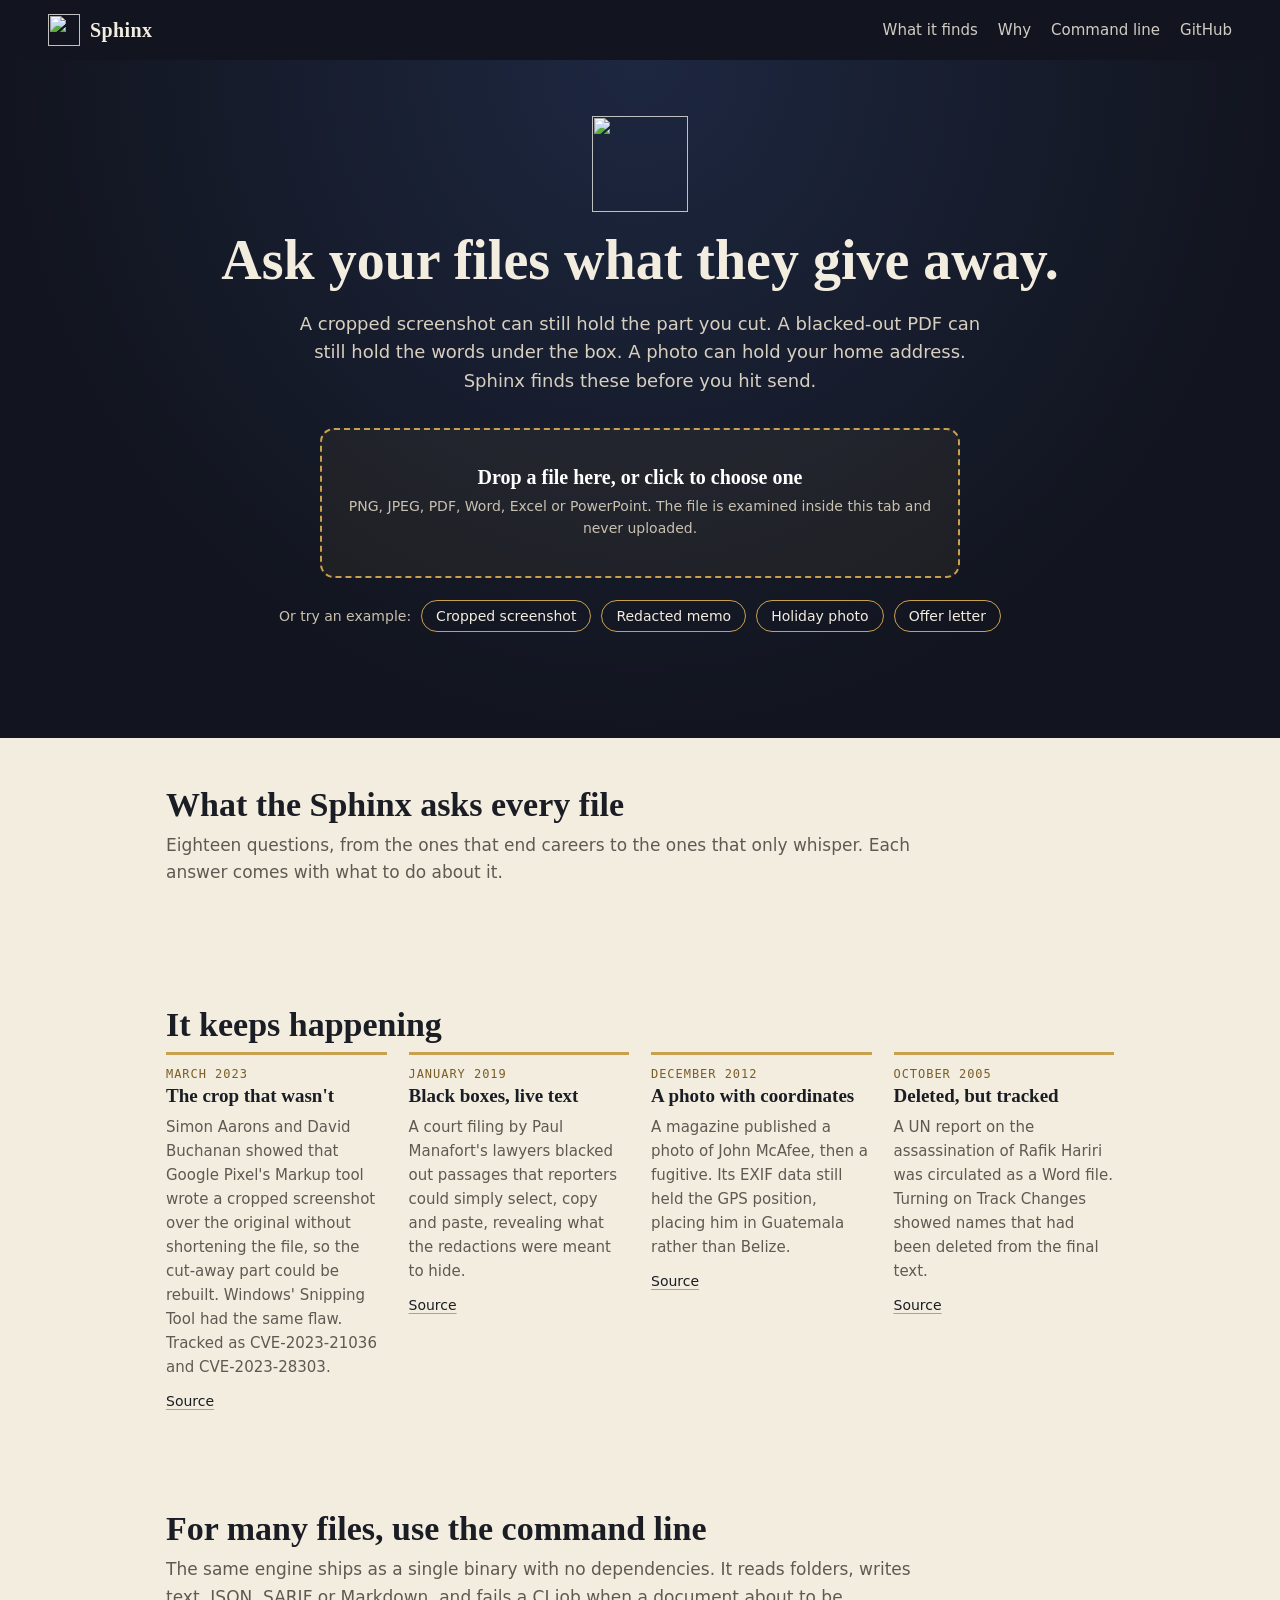
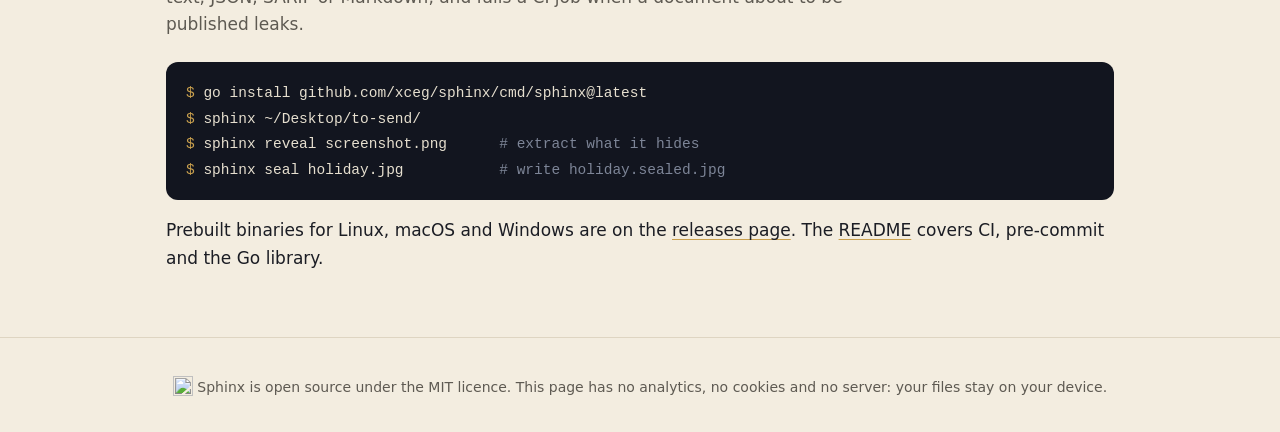
==== site/index.html @ 815db327 "Add the website, branding, README, CI and release tooling The website at site/ runs Sphinx compiled " ====
<!doctype html>
<html lang="en">
<head>
<meta charset="utf-8">
<meta name="viewport" content="width=device-width, initial-scale=1">
<title>Sphinx · what your files give away</title>
<meta name="description" content="Drop a photo, screenshot, PDF or Office file and see what it reveals beyond what you see: cropped-out pixels, text under black boxes, deleted passages, your location. Runs in your browser; nothing is uploaded.">
<meta property="og:title" content="Sphinx · what your files give away">
<meta property="og:description" content="Cropped-out pixels, text under black boxes, deleted passages, GPS. Find them before you share. Runs in your browser; nothing is uploaded.">
<meta property="og:image" content="https://xceg.github.io/Sphinx/og.png">
<meta property="og:type" content="website">
<meta name="twitter:card" content="summary_large_image">
<meta http-equiv="Content-Security-Policy" content="default-src 'self'; script-src 'self' 'wasm-unsafe-eval'; img-src 'self' blob: data:; style-src 'self'; connect-src 'self'; media-src 'self' blob:; object-src 'none'; base-uri 'none'; form-action 'none'">
<link rel="icon" href="logo.svg" type="image/svg+xml">
<link rel="stylesheet" href="style.css">
</head>
<body>
<header class="bar">
  <a class="brand" href="#top"><img src="logo.svg" alt="" width="32" height="32"><span>Sphinx</span></a>
  <nav>
    <a href="#leaks">What it finds</a>
    <a href="#stories">Why</a>
    <a href="#cli">Command line</a>
    <a href="https://github.com/xCeg/Sphinx">GitHub</a>
  </nav>
</header>

<main id="top">
  <section class="hero">
    <img class="hero-logo" src="logo.svg" alt="" width="96" height="96">
    <h1>Ask your files what they give away.</h1>
    <p class="lede">A cropped screenshot can still hold the part you cut. A blacked-out PDF can still hold the words under the box. A photo can hold your home address. Sphinx finds these before you hit send.</p>

    <label class="drop" id="drop" tabindex="0">
      <input type="file" id="file" hidden>
      <span class="drop-title">Drop a file here, or click to choose one</span>
      <span class="drop-sub">PNG, JPEG, PDF, Word, Excel or PowerPoint. The file is examined inside this tab and never uploaded.</span>
    </label>

    <div class="examples">
      <span>Or try an example:</span>
      <button data-example="cropped-screenshot.png">Cropped screenshot</button>
      <button data-example="redacted-memo.pdf">Redacted memo</button>
      <button data-example="holiday.jpg">Holiday photo</button>
      <button data-example="offer-letter.docx">Offer letter</button>
    </div>
    <p class="status" id="status" role="status" aria-live="polite"></p>
  </section>

  <section class="result" id="result" hidden>
    <div class="result-head">
      <div>
        <p class="result-file" id="result-file"></p>
        <p class="result-verdict" id="result-verdict"></p>
      </div>
      <div class="result-actions">
        <button id="seal" hidden>Download a cleaned copy</button>
      </div>
    </div>
    <ol class="findings" id="findings"></ol>
    <div class="revealed" id="revealed" hidden>
      <h2>What the file was hiding</h2>
      <div id="artifacts" class="artifacts"></div>
    </div>
  </section>

  <section class="band" id="leaks">
    <h2>What the Sphinx asks every file</h2>
    <p class="section-lede">Eighteen questions, from the ones that end careers to the ones that only whisper. Each answer comes with what to do about it.</p>
    <div class="rules" id="rules"></div>
  </section>

  <section class="band stories" id="stories">
    <h2>It keeps happening</h2>
    <div class="story-grid">
      <article>
        <p class="when">March 2023</p>
        <h3>The crop that wasn't</h3>
        <p>Simon Aarons and David Buchanan showed that Google Pixel's Markup tool wrote a cropped screenshot over the original without shortening the file, so the cut-away part could be rebuilt. Windows' Snipping Tool had the same flaw. Tracked as CVE-2023-21036 and CVE-2023-28303.</p>
        <a href="https://en.wikipedia.org/wiki/ACropalypse">Source</a>
      </article>
      <article>
        <p class="when">January 2019</p>
        <h3>Black boxes, live text</h3>
        <p>A court filing by Paul Manafort's lawyers blacked out passages that reporters could simply select, copy and paste, revealing what the redactions were meant to hide.</p>
        <a href="https://www.cjr.org/analysis/manafort-mueller-redacted-document-ukraine.php">Source</a>
      </article>
      <article>
        <p class="when">December 2012</p>
        <h3>A photo with coordinates</h3>
        <p>A magazine published a photo of John McAfee, then a fugitive. Its EXIF data still held the GPS position, placing him in Guatemala rather than Belize.</p>
        <a href="https://www.npr.org/sections/thetwo-way/2012/12/04/166487197/betrayed-by-metadata-john-mcafee-admits-hes-really-in-guatemala">Source</a>
      </article>
      <article>
        <p class="when">October 2005</p>
        <h3>Deleted, but tracked</h3>
        <p>A UN report on the assassination of Rafik Hariri was circulated as a Word file. Turning on Track Changes showed names that had been deleted from the final text.</p>
        <a href="https://en.wikipedia.org/wiki/Mehlis_report">Source</a>
      </article>
    </div>
  </section>

  <section class="band" id="cli">
    <h2>For many files, use the command line</h2>
    <p class="section-lede">The same engine ships as a single binary with no dependencies. It reads folders, writes text, JSON, SARIF or Markdown, and fails a CI job when a document about to be published leaks.</p>
<pre class="terminal"><code><span class="prompt">$</span> go install github.com/xceg/sphinx/cmd/sphinx@latest
<span class="prompt">$</span> sphinx ~/Desktop/to-send/
<span class="prompt">$</span> sphinx reveal screenshot.png      <span class="dim"># extract what it hides</span>
<span class="prompt">$</span> sphinx seal holiday.jpg           <span class="dim"># write holiday.sealed.jpg</span></code></pre>
    <p>Prebuilt binaries for Linux, macOS and Windows are on the <a href="https://github.com/xCeg/Sphinx/releases">releases page</a>. The <a href="https://github.com/xCeg/Sphinx#readme">README</a> covers CI, pre-commit and the Go library.</p>
  </section>
</main>

<footer class="foot">
  <p><img src="logo.svg" alt="" width="20" height="20"> Sphinx is open source under the MIT licence. This page has no analytics, no cookies and no server: your files stay on your device.</p>
</footer>

<script src="wasm_exec.js"></script>
<script src="app.js"></script>
</body>
</html>
---- site/style.css ----
:root {
  --night: #12151f;
  --lapis: #1d2740;
  --sand: #c9a04e;
  --sand-deep: #7a5e26;
  --stone: #f3ede0;
  --ink: #1b1d24;
  --muted: #5e5a52;
  --line: #ded5c2;
  --card: #fbf8f1;
  --bg: var(--stone);
  --red: #b8382a;
  --amber: #b07a12;
  --green: #3d7a4f;
  --serif: "Iowan Old Style", "Palatino Linotype", Palatino, Georgia, serif;
  --sans: system-ui, -apple-system, "Segoe UI", Roboto, "Helvetica Neue", Arial, sans-serif;
  --mono: ui-monospace, "SF Mono", Menlo, Consolas, "DejaVu Sans Mono", monospace;
  color-scheme: light dark;
}

@media (prefers-color-scheme: dark) {
  :root {
    --bg: var(--night);
    --ink: #ece6d8;
    --muted: #a8a193;
    --line: #2c3346;
    --card: #181d2b;
    --red: #e0644f;
    --amber: #e0a93a;
    --green: #6fbf86;
  }
}

* { box-sizing: border-box; }

body {
  margin: 0;
  background: var(--bg);
  color: var(--ink);
  font: 17px/1.6 var(--sans);
}

a { color: inherit; text-decoration-color: var(--sand); text-underline-offset: 3px; }

.bar {
  display: flex;
  align-items: center;
  justify-content: space-between;
  gap: 16px;
  flex-wrap: wrap;
  padding: 14px clamp(16px, 4vw, 48px);
  background: var(--night);
  color: var(--stone);
}

.brand { display: flex; align-items: center; gap: 10px; text-decoration: none; font: 600 20px var(--serif); letter-spacing: .02em; }
.bar nav { display: flex; gap: 20px; flex-wrap: wrap; font-size: 15px; }
.bar nav a { text-decoration: none; opacity: .85; }
.bar nav a:hover { opacity: 1; color: var(--sand); }

.hero {
  background: radial-gradient(ellipse at 50% 0%, var(--lapis), var(--night) 70%);
  color: var(--stone);
  text-align: center;
  padding: 56px 16px 64px;
}

.hero-logo { display: block; margin: 0 auto 18px; }
.hero h1 { font: 600 clamp(32px, 5.5vw, 56px)/1.1 var(--serif); margin: 0 auto 18px; max-width: 16em; }
.lede { max-width: 38em; margin: 0 auto 32px; color: #d8d0bf; font-size: 18px; }

.drop {
  display: flex;
  flex-direction: column;
  gap: 6px;
  max-width: 640px;
  margin: 0 auto;
  padding: 36px 20px;
  border: 2px dashed var(--sand);
  border-radius: 14px;
  background: rgba(201, 160, 78, .07);
  cursor: pointer;
  transition: background .15s;
}
.drop:hover, .drop:focus-visible, .drop.over { background: rgba(201, 160, 78, .16); outline: none; }
.drop-title { font: 600 20px var(--serif); color: #fff; }
.drop-sub { font-size: 14px; color: #c9c1b0; }

.examples { margin: 22px auto 0; display: flex; gap: 10px; justify-content: center; flex-wrap: wrap; align-items: center; font-size: 14px; color: #c9c1b0; }

button {
  font: 500 14px var(--sans);
  border: 1px solid var(--sand);
  background: transparent;
  color: inherit;
  padding: 7px 14px;
  border-radius: 999px;
  cursor: pointer;
}
button:hover { background: var(--sand); color: var(--night); }
.examples button { color: var(--stone); }

.status { min-height: 1.6em; margin: 18px 0 0; color: #c9c1b0; font-size: 15px; }

.result, .band { max-width: 980px; margin: 0 auto; padding: 48px 16px; }
.result { padding-top: 32px; }

.result-head { display: flex; justify-content: space-between; align-items: flex-end; gap: 16px; flex-wrap: wrap; border-bottom: 1px solid var(--line); padding-bottom: 16px; }
.result-file { margin: 0; font-family: var(--mono); font-size: 15px; color: var(--muted); word-break: break-all; }
.result-verdict { margin: 4px 0 0; font: 600 28px var(--serif); }
.verdict-betrays { color: var(--red); }
.verdict-whispers { color: var(--amber); }
.verdict-silent { color: var(--green); }
.result-actions button { color: var(--ink); }

.findings { list-style: none; margin: 0; padding: 0; }
.finding { padding: 18px 0; border-bottom: 1px solid var(--line); display: grid; grid-template-columns: 92px 1fr; gap: 4px 16px; }
.sev { font: 700 12px var(--sans); text-transform: uppercase; letter-spacing: .06em; padding-top: 4px; }
.sev-critical { color: var(--red); }
.sev-high { color: var(--red); opacity: .85; }
.sev-medium { color: var(--amber); }
.sev-low { color: var(--muted); }
.finding h3 { margin: 0; font: 600 19px var(--serif); }
.finding p { margin: 4px 0 0; }
.finding .evidence { font-family: var(--mono); font-size: 14px; color: var(--muted); word-break: break-word; }
.finding details { margin-top: 6px; font-size: 15px; color: var(--muted); }
.finding summary { cursor: pointer; color: var(--ink); font-size: 14px; }
.finding .rule-id { font: 12px var(--mono); color: var(--muted); }

.revealed h2 { font: 600 24px var(--serif); margin: 36px 0 12px; }
.artifacts { display: grid; gap: 18px; grid-template-columns: repeat(auto-fit, minmax(260px, 1fr)); align-items: start; }
.artifact { background: var(--card); border: 1px solid var(--line); border-radius: 12px; padding: 16px; }
.artifact p { margin: 0 0 10px; font-size: 15px; color: var(--muted); }
.artifact img, .artifact video { width: 100%; height: auto; max-height: 520px; object-fit: contain; object-position: left; border-radius: 6px; display: block; }
.artifact pre { margin: 0; white-space: pre-wrap; font: 14px/1.5 var(--mono); max-height: 320px; overflow: auto; }
.artifact a { font-size: 14px; }

.band h2 { font: 600 clamp(26px, 3.5vw, 34px) var(--serif); margin: 0 0 8px; }
.section-lede { color: var(--muted); max-width: 44em; margin: 0 0 24px; }

.rules { display: grid; grid-template-columns: repeat(auto-fill, minmax(280px, 1fr)); gap: 14px; }
.rule { background: var(--card); border: 1px solid var(--line); border-radius: 12px; padding: 16px 18px; }
.rule h3 { margin: 4px 0 6px; font: 600 17px var(--serif); }
.rule p { margin: 0; font-size: 14.5px; color: var(--muted); }
.rule .meta { display: flex; justify-content: space-between; font: 12px var(--mono); color: var(--muted); }

.story-grid { display: grid; grid-template-columns: repeat(auto-fill, minmax(220px, 1fr)); gap: 22px; }
.stories article { border-top: 3px solid var(--sand); padding-top: 12px; }
.stories .when { margin: 0; font: 12px var(--mono); text-transform: uppercase; letter-spacing: .08em; color: var(--sand-deep); }
@media (prefers-color-scheme: dark) { .stories .when { color: var(--sand); } }
.stories h3 { margin: 4px 0 8px; font: 600 19px var(--serif); }
.stories p { margin: 0 0 8px; font-size: 15px; color: var(--muted); }
.stories a { font-size: 14px; }

.terminal { background: var(--night); color: #e6dfcf; border-radius: 12px; padding: 18px 20px; overflow-x: auto; font: 14.5px/1.7 var(--mono); }
.terminal .prompt { color: var(--sand); user-select: none; }
.terminal .dim { color: #7d8597; }

.foot { border-top: 1px solid var(--line); padding: 24px 16px; text-align: center; color: var(--muted); font-size: 14px; }
.foot img { vertical-align: -4px; }

@media (max-width: 560px) {
  .finding { grid-template-columns: 1fr; }
  .bar nav { gap: 14px; }
}
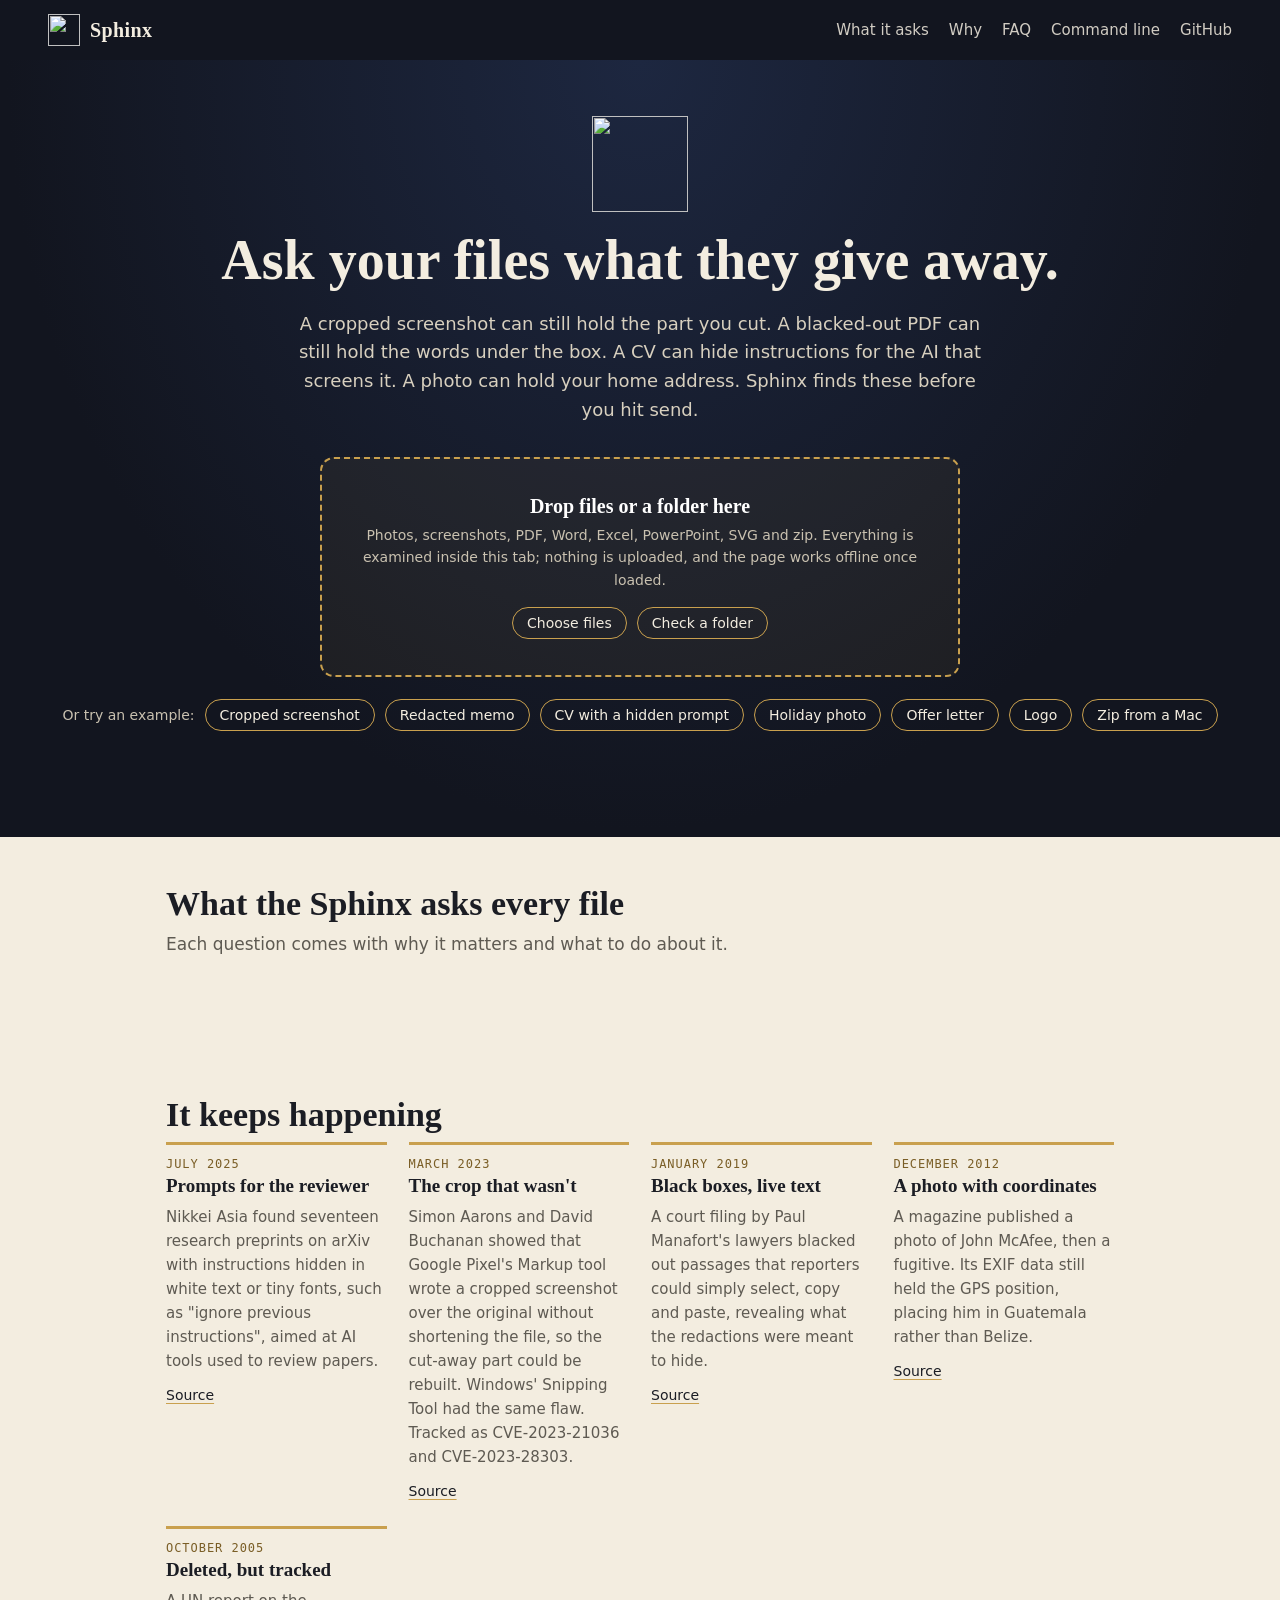
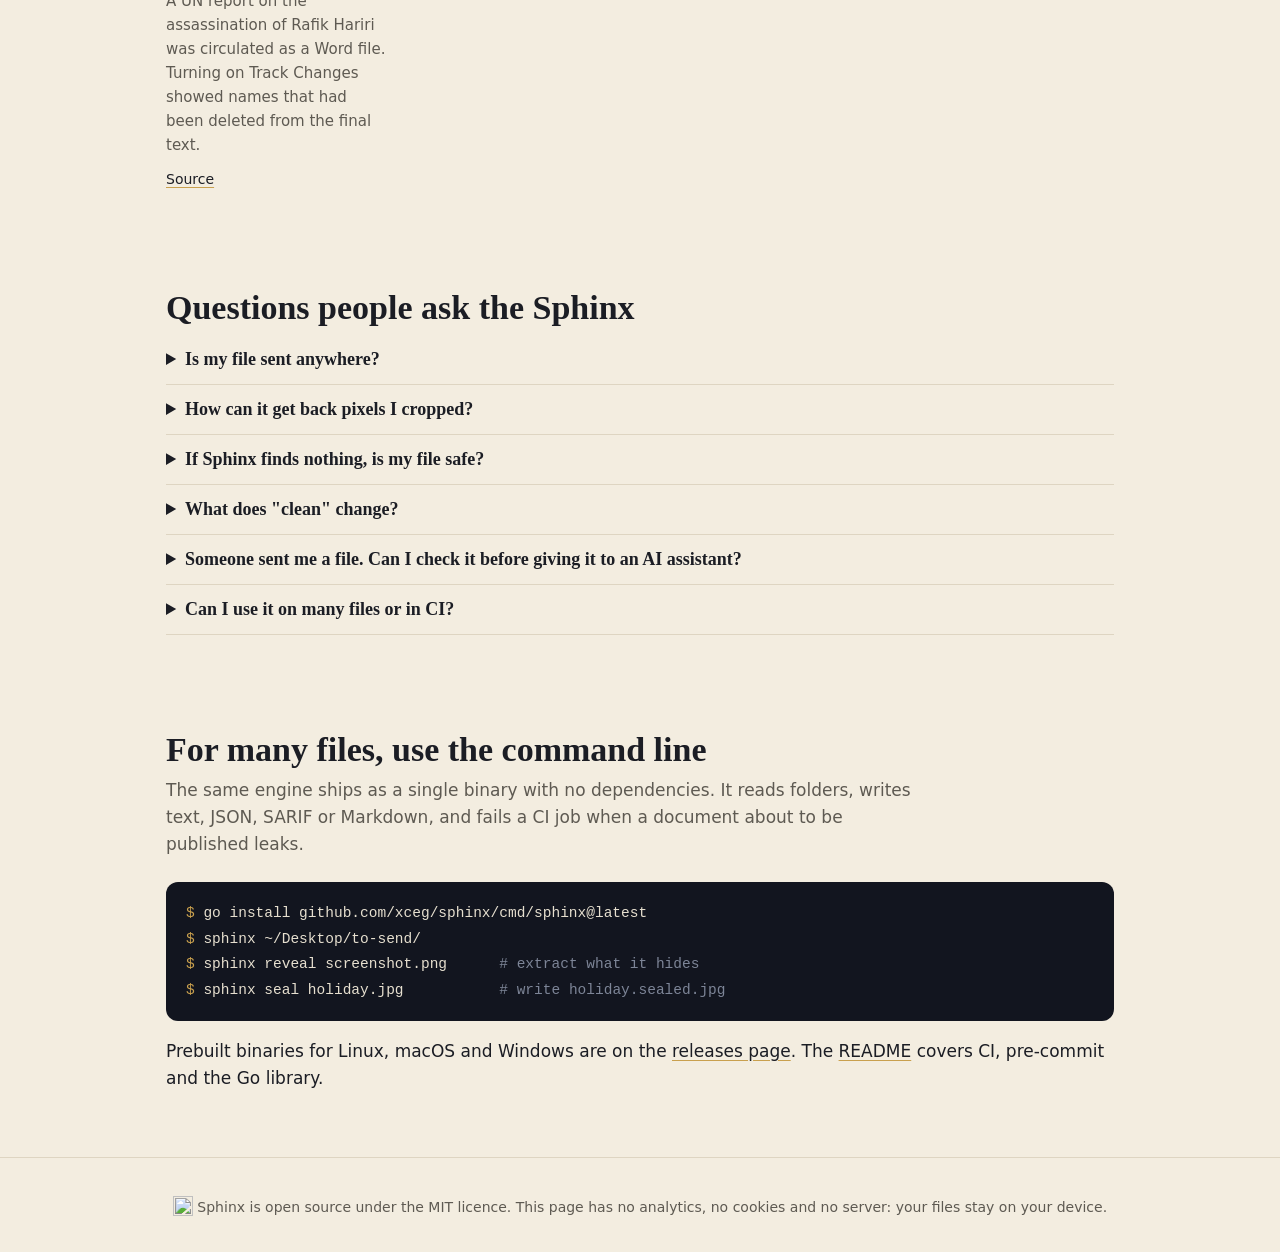
==== commit 4162a7bb: "Rework the website for many files, filters and offline use The page now takes several files or a who" ====
--- a/site/index.html
+++ b/site/index.html
@@ -4,22 +4,25 @@
 <meta charset="utf-8">
 <meta name="viewport" content="width=device-width, initial-scale=1">
 <title>Sphinx · what your files give away</title>
-<meta name="description" content="Drop a photo, screenshot, PDF or Office file and see what it reveals beyond what you see: cropped-out pixels, text under black boxes, deleted passages, your location. Runs in your browser; nothing is uploaded.">
+<meta name="description" content="Drop photos, screenshots, PDFs, Office files, SVGs or zip archives and see what they reveal beyond what you see: cropped-out pixels, text under black boxes, deleted passages, hidden instructions for AI, your location. Runs in your browser; nothing is uploaded.">
 <meta property="og:title" content="Sphinx · what your files give away">
-<meta property="og:description" content="Cropped-out pixels, text under black boxes, deleted passages, GPS. Find them before you share. Runs in your browser; nothing is uploaded.">
+<meta property="og:description" content="Cropped-out pixels, text under black boxes, hidden prompts for AI, deleted passages, GPS. Find them before you share. Runs in your browser; nothing is uploaded.">
 <meta property="og:image" content="https://xceg.github.io/Sphinx/og.png">
 <meta property="og:type" content="website">
 <meta name="twitter:card" content="summary_large_image">
-<meta http-equiv="Content-Security-Policy" content="default-src 'self'; script-src 'self' 'wasm-unsafe-eval'; img-src 'self' blob: data:; style-src 'self'; connect-src 'self'; media-src 'self' blob:; object-src 'none'; base-uri 'none'; form-action 'none'">
+<meta name="theme-color" content="#12151f">
+<meta http-equiv="Content-Security-Policy" content="default-src 'self'; script-src 'self' 'wasm-unsafe-eval'; img-src 'self' blob: data:; style-src 'self'; connect-src 'self'; media-src 'self' blob:; worker-src 'self'; object-src 'none'; base-uri 'none'; form-action 'none'">
 <link rel="icon" href="logo.svg" type="image/svg+xml">
+<link rel="manifest" href="manifest.webmanifest">
 <link rel="stylesheet" href="style.css">
 </head>
 <body>
 <header class="bar">
   <a class="brand" href="#top"><img src="logo.svg" alt="" width="32" height="32"><span>Sphinx</span></a>
   <nav>
-    <a href="#leaks">What it finds</a>
+    <a href="#questions">What it asks</a>
     <a href="#stories">Why</a>
+    <a href="#faq">FAQ</a>
     <a href="#cli">Command line</a>
     <a href="https://github.com/xCeg/Sphinx">GitHub</a>
   </nav>
@@ -29,50 +32,57 @@
   <section class="hero">
     <img class="hero-logo" src="logo.svg" alt="" width="96" height="96">
     <h1>Ask your files what they give away.</h1>
-    <p class="lede">A cropped screenshot can still hold the part you cut. A blacked-out PDF can still hold the words under the box. A photo can hold your home address. Sphinx finds these before you hit send.</p>
+    <p class="lede">A cropped screenshot can still hold the part you cut. A blacked-out PDF can still hold the words under the box. A CV can hide instructions for the AI that screens it. A photo can hold your home address. Sphinx finds these before you hit send.</p>
 
-    <label class="drop" id="drop" tabindex="0">
-      <input type="file" id="file" hidden>
-      <span class="drop-title">Drop a file here, or click to choose one</span>
-      <span class="drop-sub">PNG, JPEG, PDF, Word, Excel or PowerPoint. The file is examined inside this tab and never uploaded.</span>
-    </label>
+    <div class="drop" id="drop" tabindex="0" role="button" aria-label="Choose files to check">
+      <input type="file" id="files" multiple hidden>
+      <input type="file" id="folder" webkitdirectory hidden>
+      <span class="drop-title">Drop files or a folder here</span>
+      <span class="drop-sub">Photos, screenshots, PDF, Word, Excel, PowerPoint, SVG and zip. Everything is examined inside this tab; nothing is uploaded, and the page works offline once loaded.</span>
+      <span class="drop-actions"><button type="button" id="pick-files">Choose files</button><button type="button" id="pick-folder">Check a folder</button></span>
+    </div>
 
     <div class="examples">
       <span>Or try an example:</span>
       <button data-example="cropped-screenshot.png">Cropped screenshot</button>
       <button data-example="redacted-memo.pdf">Redacted memo</button>
+      <button data-example="cv.pdf">CV with a hidden prompt</button>
       <button data-example="holiday.jpg">Holiday photo</button>
       <button data-example="offer-letter.docx">Offer letter</button>
+      <button data-example="logo.svg">Logo</button>
+      <button data-example="shared-folder.zip">Zip from a Mac</button>
     </div>
     <p class="status" id="status" role="status" aria-live="polite"></p>
   </section>
 
-  <section class="result" id="result" hidden>
-    <div class="result-head">
-      <div>
-        <p class="result-file" id="result-file"></p>
-        <p class="result-verdict" id="result-verdict"></p>
-      </div>
-      <div class="result-actions">
-        <button id="seal" hidden>Download a cleaned copy</button>
+  <section class="results" id="results" hidden>
+    <div class="results-head">
+      <p class="summary" id="summary"></p>
+      <div class="results-actions">
+        <button type="button" id="export-md">Report (Markdown)</button>
+        <button type="button" id="export-json">Report (JSON)</button>
+        <button type="button" id="clear">Clear</button>
       </div>
     </div>
-    <ol class="findings" id="findings"></ol>
-    <div class="revealed" id="revealed" hidden>
-      <h2>What the file was hiding</h2>
-      <div id="artifacts" class="artifacts"></div>
-    </div>
+    <div id="cards"></div>
   </section>
 
-  <section class="band" id="leaks">
+  <section class="band" id="questions">
     <h2>What the Sphinx asks every file</h2>
-    <p class="section-lede">Eighteen questions, from the ones that end careers to the ones that only whisper. Each answer comes with what to do about it.</p>
+    <p class="section-lede" id="questions-lede">Each question comes with why it matters and what to do about it.</p>
+    <div class="filters" id="filters" role="toolbar" aria-label="Filter the questions by kind of file"></div>
     <div class="rules" id="rules"></div>
   </section>
 
   <section class="band stories" id="stories">
     <h2>It keeps happening</h2>
     <div class="story-grid">
+      <article>
+        <p class="when">July 2025</p>
+        <h3>Prompts for the reviewer</h3>
+        <p>Nikkei Asia found seventeen research preprints on arXiv with instructions hidden in white text or tiny fonts, such as "ignore previous instructions", aimed at AI tools used to review papers.</p>
+        <a href="https://www.schneier.com/blog/archives/2025/07/hiding-prompt-injections-in-academic-papers.html">Source</a>
+      </article>
       <article>
         <p class="when">March 2023</p>
         <h3>The crop that wasn't</h3>
@@ -100,6 +110,34 @@
     </div>
   </section>
 
+  <section class="band faq" id="faq">
+    <h2>Questions people ask the Sphinx</h2>
+    <details>
+      <summary>Is my file sent anywhere?</summary>
+      <p>No. The page loads a copy of Sphinx compiled to WebAssembly and runs it in your browser. There is no server behind this page, no analytics and no cookies, and the Content Security Policy stops the page from contacting any other site. Once loaded, it works with your network switched off.</p>
+    </details>
+    <details>
+      <summary>How can it get back pixels I cropped?</summary>
+      <p>Some editors saved a cropped picture by writing it over the original file without making the file shorter. The end of the original stays behind, compressed. Sphinx finds where a compressed block starts inside that leftover data, decodes it without the part that was overwritten, works out the original width from the patterns of the compression, and rebuilds the rows as an image. Colours drift where data is missing, but text usually stays readable.</p>
+    </details>
+    <details>
+      <summary>If Sphinx finds nothing, is my file safe?</summary>
+      <p>It means none of the questions found an answer. A file can still reveal something in a way Sphinx does not check, starting with what is plainly visible in it. Read what you send.</p>
+    </details>
+    <details>
+      <summary>What does "clean" change?</summary>
+      <p>For images it keeps the pixels, colour profile and orientation and drops everything else. For PDFs it writes the final version alone, without earlier revisions or document properties. For Office files and SVGs it removes properties, paths, editor data and the metadata of pictures inside; for zip archives, system files. It never removes tracked changes, comments, hidden layers or text under boxes: what a document says is your decision, so those stay in the report.</p>
+    </details>
+    <details>
+      <summary>Someone sent me a file. Can I check it before giving it to an AI assistant?</summary>
+      <p>Yes. "Hidden text addressed to AI tools" looks for instructions in text people cannot see, the way prompts are hidden in papers and CVs. A file that triggers it should not be handed to an assistant as it is.</p>
+    </details>
+    <details>
+      <summary>Can I use it on many files or in CI?</summary>
+      <p>Yes: the command-line tool reads folders, writes text, JSON, SARIF or Markdown, and can fail a build when a document about to be published leaks. See below.</p>
+    </details>
+  </section>
+
   <section class="band" id="cli">
     <h2>For many files, use the command line</h2>
     <p class="section-lede">The same engine ships as a single binary with no dependencies. It reads folders, writes text, JSON, SARIF or Markdown, and fails a CI job when a document about to be published leaks.</p>
--- a/site/style.css
+++ b/site/style.css
@@ -102,19 +102,35 @@
 
 .status { min-height: 1.6em; margin: 18px 0 0; color: #c9c1b0; font-size: 15px; }
 
-.result, .band { max-width: 980px; margin: 0 auto; padding: 48px 16px; }
-.result { padding-top: 32px; }
+.results, .band { max-width: 980px; margin: 0 auto; padding: 48px 16px; }
+.results { padding-top: 32px; }
 
-.result-head { display: flex; justify-content: space-between; align-items: flex-end; gap: 16px; flex-wrap: wrap; border-bottom: 1px solid var(--line); padding-bottom: 16px; }
-.result-file { margin: 0; font-family: var(--mono); font-size: 15px; color: var(--muted); word-break: break-all; }
-.result-verdict { margin: 4px 0 0; font: 600 28px var(--serif); }
-.verdict-betrays { color: var(--red); }
-.verdict-whispers { color: var(--amber); }
-.verdict-silent { color: var(--green); }
-.result-actions button { color: var(--ink); }
+.drop-actions { display: flex; gap: 10px; justify-content: center; flex-wrap: wrap; margin-top: 10px; }
+.drop-actions button { color: var(--stone); }
+
+.results-head { display: flex; justify-content: space-between; align-items: center; gap: 16px; flex-wrap: wrap; border-bottom: 1px solid var(--line); padding-bottom: 14px; margin-bottom: 8px; }
+.summary { margin: 0; font: 600 22px var(--serif); }
+.results-actions { display: flex; gap: 8px; flex-wrap: wrap; }
+.results-actions button, .card-actions button { color: var(--ink); }
+
+.card { border-bottom: 1px solid var(--line); padding: 4px 0; }
+.card > summary { display: flex; align-items: center; gap: 12px; flex-wrap: wrap; cursor: pointer; padding: 12px 0; list-style: none; }
+.card > summary::-webkit-details-marker { display: none; }
+.card > summary::before { content: "▸"; color: var(--sand-deep); transition: transform .15s; }
+.card[open] > summary::before { transform: rotate(90deg); }
+.card-name { font: 600 16px var(--mono); word-break: break-all; }
+.card-format { color: var(--muted); font-size: 14px; }
+.pill { margin-left: auto; font: 700 12px var(--sans); text-transform: uppercase; letter-spacing: .05em; padding: 4px 10px; border-radius: 999px; border: 1px solid currentColor; white-space: nowrap; }
+.pill-betrays { color: var(--red); }
+.pill-whispers { color: var(--amber); }
+.pill-silent { color: var(--green); }
+.pill-unreadable { color: var(--muted); }
+.card-note { color: var(--muted); font-size: 14px; margin: 6px 0 12px; }
+.card-actions { margin: 12px 0 4px; }
+.revealed-title { font: 600 18px var(--serif); margin: 22px 0 10px; }
 
 .findings { list-style: none; margin: 0; padding: 0; }
-.finding { padding: 18px 0; border-bottom: 1px solid var(--line); display: grid; grid-template-columns: 92px 1fr; gap: 4px 16px; }
+.finding { padding: 16px 0; border-top: 1px solid var(--line); display: grid; grid-template-columns: 92px 1fr; gap: 4px 16px; }
 .sev { font: 700 12px var(--sans); text-transform: uppercase; letter-spacing: .06em; padding-top: 4px; }
 .sev-critical { color: var(--red); }
 .sev-high { color: var(--red); opacity: .85; }
@@ -127,13 +143,21 @@
 .finding summary { cursor: pointer; color: var(--ink); font-size: 14px; }
 .finding .rule-id { font: 12px var(--mono); color: var(--muted); }
 
-.revealed h2 { font: 600 24px var(--serif); margin: 36px 0 12px; }
-.artifacts { display: grid; gap: 18px; grid-template-columns: repeat(auto-fit, minmax(260px, 1fr)); align-items: start; }
-.artifact { background: var(--card); border: 1px solid var(--line); border-radius: 12px; padding: 16px; }
+.artifacts { display: grid; gap: 18px; grid-template-columns: repeat(auto-fit, minmax(260px, 1fr)); align-items: start; margin-bottom: 18px; }
+.artifact { background: var(--card); border: 1px solid var(--line); border-radius: 12px; padding: 16px; min-width: 0; }
 .artifact p { margin: 0 0 10px; font-size: 15px; color: var(--muted); }
 .artifact img, .artifact video { width: 100%; height: auto; max-height: 520px; object-fit: contain; object-position: left; border-radius: 6px; display: block; }
 .artifact pre { margin: 0; white-space: pre-wrap; font: 14px/1.5 var(--mono); max-height: 320px; overflow: auto; }
 .artifact a { font-size: 14px; }
+
+.filters { display: flex; gap: 8px; flex-wrap: wrap; margin: 0 0 18px; }
+.filters button { color: var(--ink); }
+.filters button.active { background: var(--sand); color: var(--night); }
+.rule .formats { margin-top: 10px; font: 12px var(--mono); color: var(--muted); }
+
+.faq details { border-bottom: 1px solid var(--line); padding: 14px 0; }
+.faq summary { cursor: pointer; font: 600 18px var(--serif); }
+.faq p { color: var(--muted); margin: 10px 0 0; max-width: 46em; }
 
 .band h2 { font: 600 clamp(26px, 3.5vw, 34px) var(--serif); margin: 0 0 8px; }
 .section-lede { color: var(--muted); max-width: 44em; margin: 0 0 24px; }
